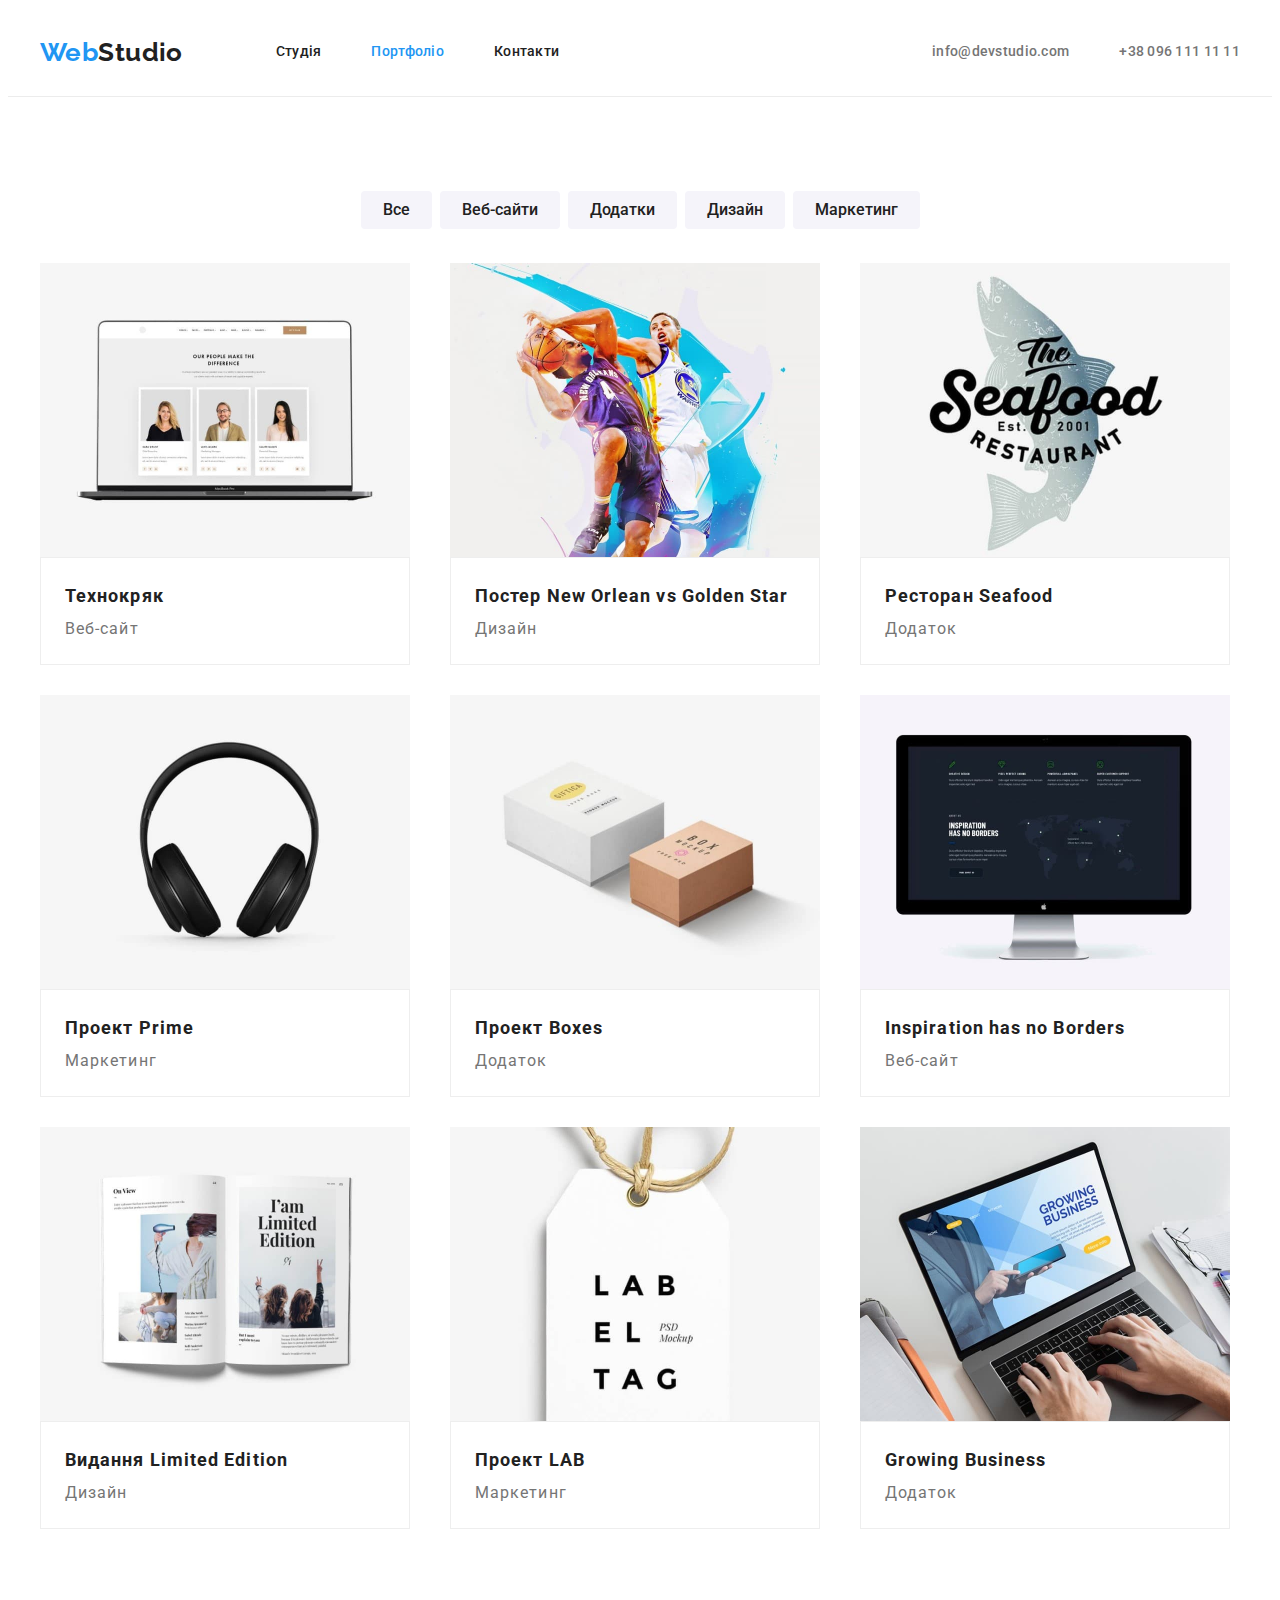
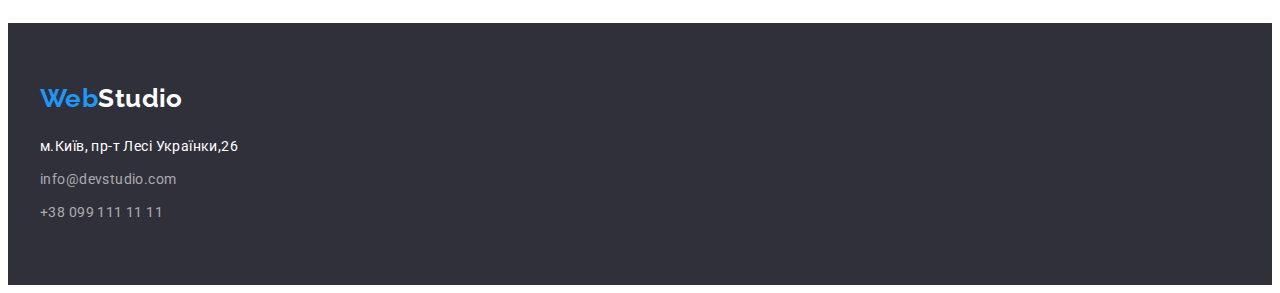
==== portfolio.html @ 305339e4 "ДЗ №3" ====
<!DOCTYPE html>
<html lang="uk">
  <head>
    <meta charset="UTF-8" />
    <meta http-equiv="X-UA-Compatible" content="IE=edge" />
    <meta name="viewport" content="width=device-width, initial-scale=1.0" />
    <title>Портфоліо</title>
    <!--Шрифти початок-->
    <link rel="preconnect" href="https://fonts.googleapis.com" />
    <link rel="preconnect" href="https://fonts.gstatic.com" crossorigin />
    <link
      href="https://fonts.googleapis.com/css2?family=Raleway:wght@700&family=Roboto:wght@400;500;700;900&display=swap"
      rel="stylesheet"
    />
    <!--Шрифти закінчення-->
    <!--modern-normalize-->
    <link
      rel="stylesheet"
      href="https://github.com/sindresorhus/modern-normalize/blob/main/modern-normalize.css"
    />
    <!--styles start-->
    <link rel="stylesheet" href="./css/styles.css" />
    <!--styles end-->
  </head>
  <body>
    <!--Секція хедер-->
    <header class="page-header">
      <div class="container header-container">
        <nav class="header-menu">
          <a class="header-logo link" lang="en" href=""
            >Web<span class="header-logo-studio">Studio</span></a
          >
          <ul class="list header-link-box">
            <li class="header-list-item">
              <a class="header-link link" href="./index.html">Студія</a>
            </li>
            <li class="header-list-item">
              <a class="header-link link current-link" href="">Портфоліо</a>
            </li>
            <li class="header-list-item"><a class="header-link link" href="">Контакти</a></li>
          </ul>
        </nav>

        <ul class="list header-contact-box">
          <li class="header-contact">
            <a class="header-contact link" href="mailto:info@devstudio.com">info@devstudio.com</a>
          </li>
          <li class="header-contact">
            <a class="header-contact link" href="tel:+380961111111">+38 096 111 11 11</a>
          </li>
        </ul>
      </div>
    </header>
    <main>
      <!--Секція Hero-->
      <section class="portfolio-hero">
        <div class="container">
        <h1 hidden  class="visually-hidden">Портфоліо</h1>
        <div class="btn-container">
          <button class="portfolio-button" type="button">Все</button>
          <button class="portfolio-button" type="button">Веб-сайти</button>
          <button class="portfolio-button" type="button">Додатки</button>
          <button class="portfolio-button" type="button">Дизайн</button>
          <button class="portfolio-button" type="button">Маркетинг</button>
        </div>

        <ul class="list portfolio-box">
          <li class="portfolio-box-item">
            <a class="portfolio-list link" href="">
              <img
                src="./images/portfolio/technocrack.jpg"
                alt="Технокряк"
                width="370"
                height="294"
              />
              <div class="portfolio-item-text">
              <h2 class="portfolio-list">Технокряк</h2>
              <p class="portfolio-chapter" lang="en">Веб-сайт</p>
            </div>
            </a>
          </li>
          <li class="portfolio-box-item">
            <a class="portfolio-list link" href="">
              <img
                src="./images/portfolio/poster1.jpg"
                alt="Постер New Orlean vs Golden Star"
                width="370"
                height="294"
              />
              <div class="portfolio-item-text">
              <h2 class="portfolio-list">
                Постер <span lang="en">New Orlean vs Golden Star</span>
              </h2>
              
              <p class="portfolio-chapter">Дизайн</p>
            
            </div>
          </a>
          </li>
          <li class="portfolio-box-item">
            <a class="portfolio-list link" href="">
              <img
                src="./images/portfolio/restaurant.jpg"
                alt="Ресторан Seafood"
                width="370"
                height="294"
              />
              
              <div class="portfolio-item-text">
                <h2 class="portfolio-list">Ресторан <span lang="en">Seafood</span></h2>
              <p class="portfolio-chapter">Додаток</p>
              </div>
            </a>
          </li>
          <li class="portfolio-box-item">
            <a class="portfolio-list link" href="">
              <img
                src="./images/portfolio/project-pryme.jpg"
                alt="ПроектPrime"
                width="370"
                height="294"
              />
              <div class="portfolio-item-text">
              <h2 class="portfolio-list">Проект <span lang="en">Prime</span></h2>
              <p class="portfolio-chapter">Маркетинг</p></a
            >
            </div>
          </li>
          <li class="portfolio-box-item">
            <a class="portfolio-list link" href="">
              <img
                src="./images/portfolio/project-boxes.jpg"
                alt="Проект Boxes"
                width="370"
                height="294"
              />
              <div class="portfolio-item-text">
              <h2 class="portfolio-list">Проект <span lang="en">Boxes</span></h2>
              <p class="portfolio-chapter">Додаток</p></a
            >
            </div>
          </li>
          <li class="portfolio-box-item">
            <a class="portfolio-list link" href="">
              <img
                src="./images/portfolio/ws-inspiration.jpg"
                alt="Inspiration has no Borders"
                width="370"
                height="294"
              />
              <div class="portfolio-item-text">
              <h2 class="portfolio-list" lang="en">Inspiration has no Borders</h2>
              <p class="portfolio-chapter">Веб-сайт</p></a
            >
              </div>
          </li>
          <li class="portfolio-box-item">
            <a class="portfolio-list link" href="">
              <img
                src="./images/portfolio/limited-edition.jpg"
                alt="Видання Limited Edition"
                width="370"
                height="294"
              />
              <div class="portfolio-item-text">
              <h2 class="portfolio-list">Видання <span lang="en">Limited Edition</span></h2>
              <p class="portfolio-chapter">Дизайн</p></a
            >
              </div>
          </li>
          <li class="portfolio-box-item">
            <a class="portfolio-list link" href="">
              <img
                src="./images/portfolio/project-lab.jpg"
                alt="Проект LAB"
                width="370"
                height="294"
              />
              <div class="portfolio-item-text">
              <h2 class="portfolio-list">Проект <span lang="en">LAB</span></h2>
              <p class="portfolio-chapter">Маркетинг</p></a
            >
            </div>
          </li>
          <li class="portfolio-box-item">
            <a class="portfolio-list link" href="">
              <img
                src="./images/portfolio/app-business.jpg"
                alt="Growing Business"
                width="370"
                height="294"
              />
              <div class="portfolio-item-text">
              <h2 class="portfolio-list" lang="en">Growing Business</h2>
              <p class="portfolio-chapter">Додаток</p></a
            >
            </div>
          </li>
        </ul>
      </div>
      </section>
    </main>
    <!-- Секція футер -->
    <footer class="page-footer">
      <div class="container footer-container">
        <a class="footer-logo link" lang="en" href=""
          >Web<span class="footer-logo-studio">Studio </span>
        </a>
        <address class="contact-adress">
          <ul class="list footer-item">
            <li>
              <a
                class="footer-adress link"
                href="https://goo.gl/maps/cs2QQsm9uVFt8RUUA"
                target="_blank"
                rel="noopener noreferrer"
              >
                м.Київ, пр-т Лесі Українки,26
              </a>
            </li>
            <li class="footer-contact-box">
              <a class="footer-contact link" href="mailto:info@devstudio.com">info@devstudio.com</a>
            </li>
            <li class="footer-contact-box">
              <a class="footer-contact link" href="tel:+380991111111">+38 099 111 11 11</a>
            </li>
          </ul>
        </address>
      </div>
    </footer>
  </body>
</html>
---- css/styles.css ----
:root {
  /* fonts */
  --main-font: 'Roboto';
  --secondary-font: 'Raleway';
  /* text colors */
  --accent-txt-color: #2196f3;
  --black-txt-color: #212121;
  --gray-txt-color: #757575;
  --white-txt-color: #ffffff;
  /* bg-colors */
  --background-white-color: #ffffff;
  --background-hero-color: #2f303a;
  --background-main-color: #e5e5e5;
  --background-team-color: #f5f4fa;
  --background-footer-color: #2f303a;
  /* others */
  --button-txt-color: #2196f3;
  --footer-contact-color: rgba(255, 255, 255, 0.6);
  --portfolio-button-color: #f5f4fa;
  --portfolio-box-border: #eeeeee;
  /* grid */
  --items: 3;
  --indent: 30px;
}

body {
  font-family: var(--main-font), sans-serif;
  font-size: 14px;
  line-height: 1.71;
  letter-spacing: 0.03em;
  color: var(--black-txt-color);
  background-color: var(--background-white-color);
}
/* reset */
h1,
h2,
h3,
p,
ul {
  margin: 0;
}
img {
  display: block;
  max-width: 100%;
  height: auto;
}

/* common styles start */
.container {
  width: 1200px;
  padding-left: 15px;
  padding-right: 15px;
  margin-left: auto;
  margin-right: auto;
  outline: none;
}
.header-container {
  display: flex;
  align-items: center;
}
.header-menu {
  display: flex;
  align-items: center;
}
.header-link-box {
  display: inline-flex;
  margin-left: 93px;
  padding: 32px 0;
}
.header-list-item:not(:last-child) {
  margin-right: 50px;
}

.header-link {
  color: var(--black-txt-color);
  font-weight: 500;
  line-height: 1.14;
  letter-spacing: 0.02em;
}
.header-link:hover,
.header-link:focus {
  color: var(--accent-txt-color);
}
.link {
  text-decoration: none;
}
.list {
  list-style: none;
}
.header-contact-box {
  display: inline-flex;
  padding: 32px 0;
  margin-left: auto;

  padding-left: 0;
}
.header-contact:not(:last-child) {
  margin-right: 50px;
}
/* common styles end */

/* Header section */
.page-header {
  display: flex;
  align-items: center;
  color: var(--background-white-color);
  border-bottom: 1px solid #ececec;
}
.header-logo {
  font-family: var(--secondary-font);
  font-weight: 700;
  font-size: 26px;
  line-height: 1.19;
  color: var(--accent-txt-color);
}
.header-logo-studio {
  align-items: center;
  text-align: center;
  color: var(--black-txt-color);
}

.link.current-link {
  color: var(--accent-txt-color);
}
.header-contact {
  font-weight: 500;
  line-height: 1.14;
  letter-spacing: 0.02em;
  color: var(--gray-txt-color);
}

.header-contact:hover,
.header-contact:focus {
  color: var(--accent-txt-color);
}
.hero-section {
  padding: 200px 452px 200px 452px;
  text-align: center;
  background-color: var(--background-hero-color);
}
.main-title {
  margin-right: auto;
  margin-left: auto;
  padding-bottom: 30px;
  max-width: 696px;
  font-weight: 900;
  font-size: 44px;
  line-height: 1.36;

  letter-spacing: 0.06em;
  text-transform: uppercase;
  color: var(--white-txt-color);
}
.main-button {
  min-width: 200px;
  padding: 10px 32px;
  font-weight: 700;
  font-size: 16px;
  line-height: 1.88;
  text-align: center;

  align-items: center;
  text-align: center;
  letter-spacing: 0.06em;
  color: var(--white-txt-color);
  background: var(--button-txt-color);
  border-radius: 4px;
  box-shadow: 0px 4px 4px rgba(0, 0, 0, 0.15);
  font-family: inherit;
}
.main-button:hover,
.main-button:focus {
  color: var(--accent-txt-color);
}
.feature-container {
  display: flex;
  align-items: center;
  justify-content: center;
  padding-top: 94px;
}
.feature {
  font-size: 14px;
  line-height: 1.14;
}
.visually-hidden {
  position: absolute;
  width: 1px;
  height: 1px;
  margin: -1px;
  border: 0;
  padding: 0;
  white-space: nowrap;
  clip-path: inset(100%);
  clip: rect(0 0 0 0);
  overflow: hidden;
}

.feature-list {
  display: flex;

  justify-items: stretch;

  padding-inline-start: 0;
  font-weight: 700;
  font-size: 14px;
  line-height: 1.14;
  text-transform: uppercase;
}

.feature-list-box:not(:last-child) {
  margin-right: 30px;
}

.feature-prop {
  display: inline-flex;
  max-width: 270px;
  font-weight: 400;
  text-transform: none;
  color: var(--gray-txt-color);
}
.feature-item:not(:last-child) {
  margin-right: 30px;
}
/* .wwd {
  background-color: var(--background-main-color);
} */
.wwd {
  padding-top: 94px;
  padding-bottom: 94px;
}
.wwd-title {
  margin-bottom: 50px;
  font-weight: 700;
  font-size: 36px;
  line-height: 1.17;
  text-align: center;
}
.wwd-item {
  display: flex;
}
.wwd-expl:not(:last-child) {
  margin-right: 30px;
}

.section-team {
  background-color: var(--background-team-color);
}
.team-title {
  padding-bottom: 50px;
  padding-top: 94px;
  font-weight: 700;
  font-size: 36px;
  line-height: 1.17;
  text-align: center;
}
.team-box {
  display: flex;
  padding-bottom: 94px;
}
.team-box-item:not(:last-child) {
  margin-right: 30px;
}
.team-box-item {
  background-color: var(--background-white-color);
  box-shadow: 0px 1px 3px rgba(0, 0, 0, 0.12), 0px 1px 1px rgba(0, 0, 0, 0.14),
    0px 2px 1px rgba(0, 0, 0, 0.2);
  border-radius: 0px 0px 4px 4px;
}
.team-list {
  padding: 30px 0 10px;
  text-align: center;
  font-weight: 500;
  font-size: 16px;
  line-height: 1.18;
}
.team-prof {
  padding: 0 0 30px;
  text-align: center;
  font-size: 16px;
  line-height: 1.18;
  color: var(--gray-txt-color);
}
.page-footer {
  background-color: var(--background-footer-color);
}
.footer-container {
  margin-left: auto;
  margin-right: auto;
  padding-top: 60px;
  padding-bottom: 60px;
}

.footer-logo {
  font-family: var(--secondary-font);
  font-weight: 700;
  font-size: 26px;
  line-height: 1.19;
  color: var(--accent-txt-color);
}

.footer-logo-studio {
  color: var(--white-txt-color);
}
.contact-adress {
  display: flex;
}
.footer-item {
  padding-inline-start: 0;
}

.footer-adress {
  display: flex;
  padding: 20px 0 9px;
  font-style: normal;
  color: var(--white-txt-color);
}
.footer-adress:hover,
.footer-adress:focus {
  color: var(--accent-txt-color);
}

.footer-contact {
  font-style: normal;
  color: var(--footer-contact-color);
}
.footer-contact-box:not(:last-child) {
  margin-bottom: 9px;
}
.footer-contact:hover,
.footer-contact:focus {
  color: var(--accent-txt-color);
}
/* портфоліо */
/* .portfolio-hero {
  
} */
.portfolio-button {
  padding: 6px 22px;
  font-style: normal;
  font-weight: 500;
  font-size: 16px;
  line-height: 1.62;
  text-align: center;
  font-family: inherit;
  color: var(--black-txt-color);
  background: var(--portfolio-button-color);
  border-radius: 4px;
  border-style: none;
}
.portfolio-button:not(:last-child) {
  margin-right: 8px;
}
.portfolio-button:hover,
.portfolio-button:focus {
  color: var(--white-txt-color);
  background-color: var(--button-txt-color);
}
.btn-container {
  display: flex;
  justify-content: center;
  margin-top: 94px;
  margin-bottom: 34px;
}

.portfolio-box {
  display: flex;
  flex-wrap: wrap;
  margin: calc(-1 * var(--indent) / 2);
  padding-inline-start: 0;
  padding-bottom: 94px;
}

.portfolio-list {
  font-weight: 700;
  font-size: 18px;
  line-height: 2;
  letter-spacing: 0.06em;
  color: var(--black-txt-color);
}
.portfolio-box-item {
  flex-basis: calc((100% - var(--indent) * var(--items)) / var(--items));
  margin: calc(var(--indent) / 2);
}

.portfolio-item-text {
  box-sizing: border-box;
  max-width: 370px;

  background: var(--background-white-color);
  border: 1px solid var(--portfolio-box-border);
  padding: 20px 24px;
}

.portfolio-chapter {
  font-style: normal;
  font-weight: 400;
  font-size: 16px;
  line-height: 1.88;
  color: var(--gray-txt-color);
}
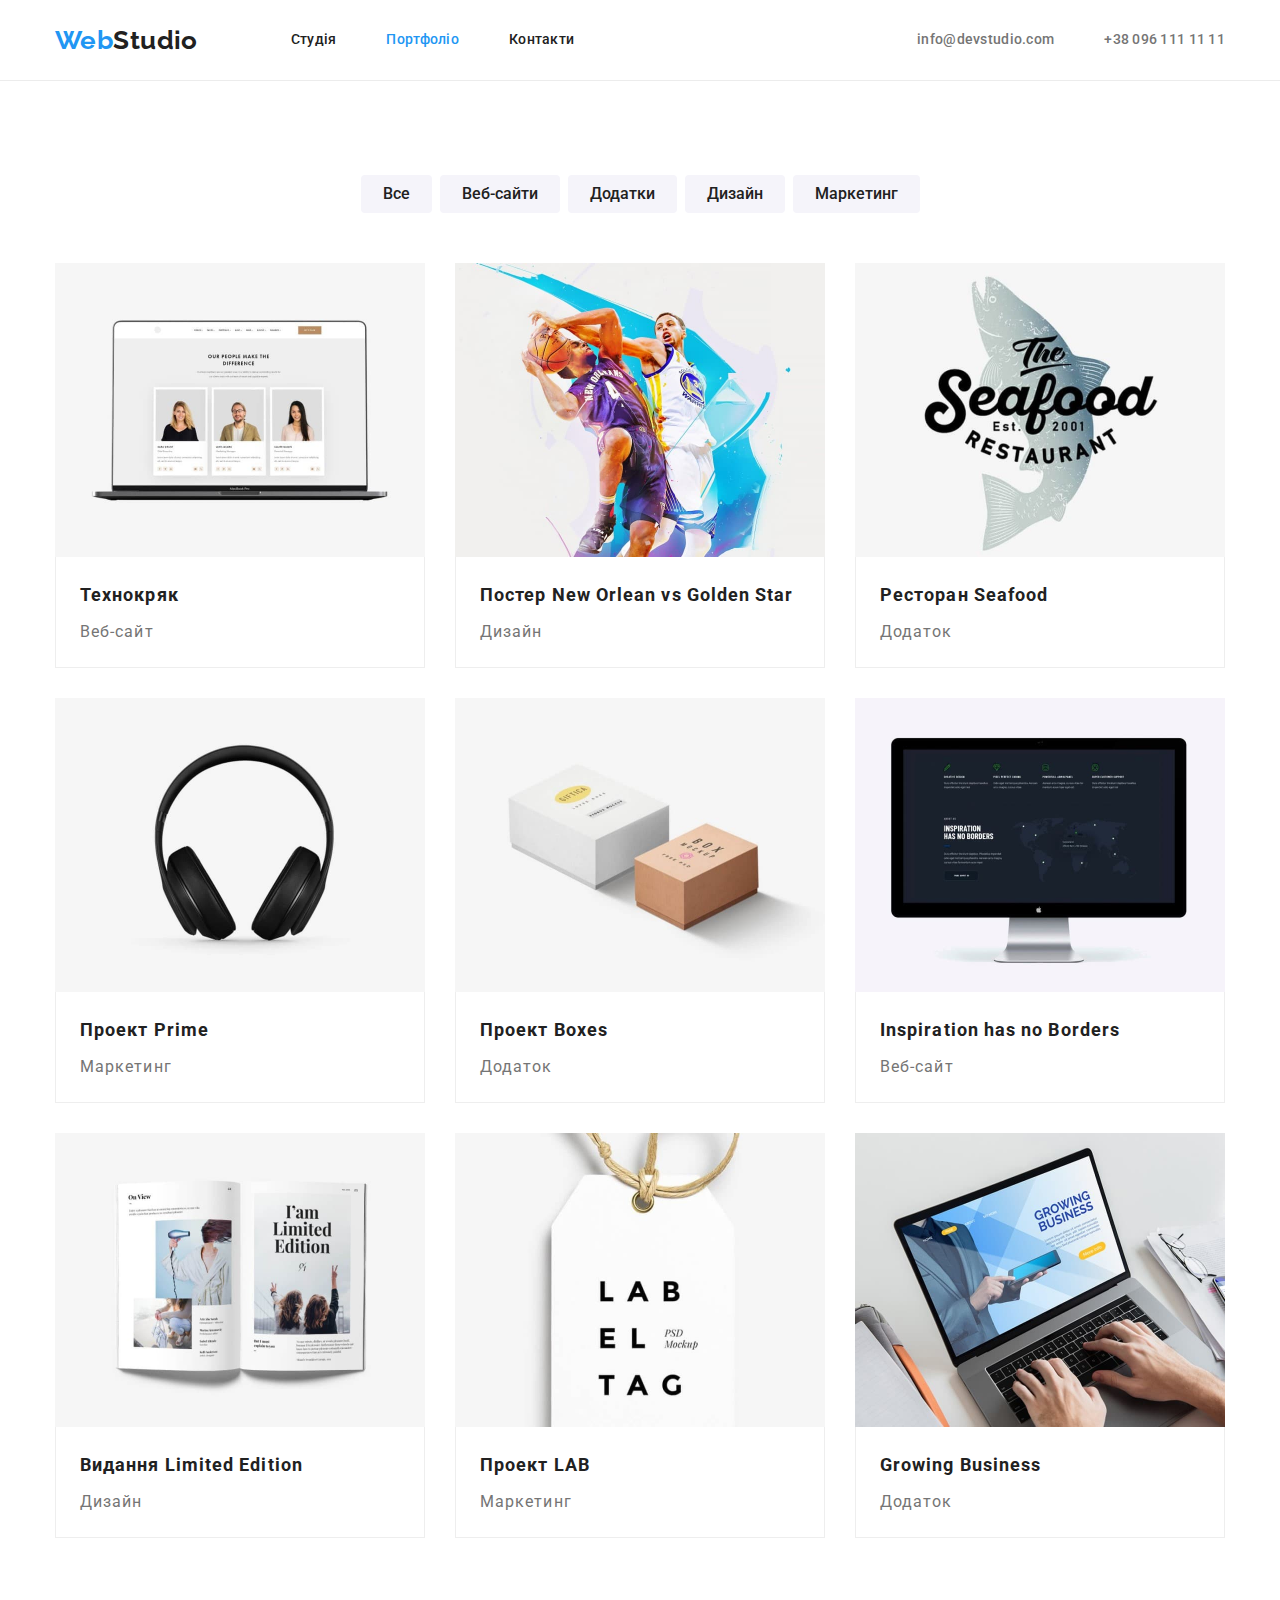
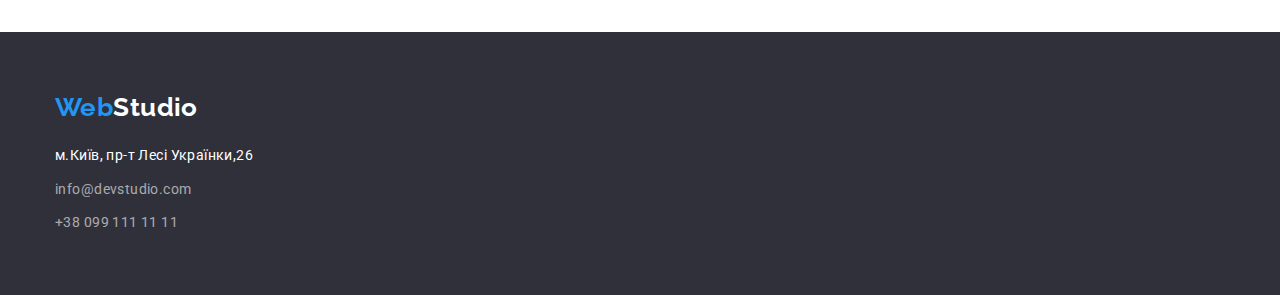
==== commit 3fdcf9ad: "Відкориговано згідно зауважень ментора" ====
--- a/portfolio.html
+++ b/portfolio.html
@@ -14,10 +14,7 @@
     />
     <!--Шрифти закінчення-->
     <!--modern-normalize-->
-    <link
-      rel="stylesheet"
-      href="https://github.com/sindresorhus/modern-normalize/blob/main/modern-normalize.css"
-    />
+    <link rel="stylesheet" href="https://cdn.jsdelivr.net/npm/modern-normalize@1.1.0/modern-normalize.min.css" />
     <!--styles start-->
     <link rel="stylesheet" href="./css/styles.css" />
     <!--styles end-->
--- a/css/styles.css
+++ b/css/styles.css
@@ -65,13 +65,13 @@
 .header-link-box {
   display: inline-flex;
   margin-left: 93px;
-  padding: 32px 0;
 }
 .header-list-item:not(:last-child) {
   margin-right: 50px;
 }
 
 .header-link {
+  padding: 32px 0;
   color: var(--black-txt-color);
   font-weight: 500;
   line-height: 1.14;
@@ -86,12 +86,11 @@
 }
 .list {
   list-style: none;
+  padding: 0;
 }
 .header-contact-box {
   display: inline-flex;
-  padding: 32px 0;
   margin-left: auto;
-
   padding-left: 0;
 }
 .header-contact:not(:last-child) {
@@ -123,6 +122,7 @@
   color: var(--accent-txt-color);
 }
 .header-contact {
+  padding: 32px 0;
   font-weight: 500;
   line-height: 1.14;
   letter-spacing: 0.02em;
@@ -134,19 +134,18 @@
   color: var(--accent-txt-color);
 }
 .hero-section {
-  padding: 200px 452px 200px 452px;
+  padding: 200px 0 200px 0;
   text-align: center;
   background-color: var(--background-hero-color);
 }
 .main-title {
   margin-right: auto;
   margin-left: auto;
-  padding-bottom: 30px;
+  margin-bottom: 30px;
   max-width: 696px;
   font-weight: 900;
   font-size: 44px;
   line-height: 1.36;
-
   letter-spacing: 0.06em;
   text-transform: uppercase;
   color: var(--white-txt-color);
@@ -158,27 +157,27 @@
   font-size: 16px;
   line-height: 1.88;
   text-align: center;
-
   align-items: center;
   text-align: center;
   letter-spacing: 0.06em;
   color: var(--white-txt-color);
   background: var(--button-txt-color);
+  border: none;
   border-radius: 4px;
   box-shadow: 0px 4px 4px rgba(0, 0, 0, 0.15);
   font-family: inherit;
 }
 .main-button:hover,
 .main-button:focus {
-  color: var(--accent-txt-color);
+  color: var(--white-txt-color);
 }
 .feature-container {
   display: flex;
   align-items: center;
   justify-content: center;
-  padding-top: 94px;
 }
 .feature {
+  padding: 94px 0 94px 0;
   font-size: 14px;
   line-height: 1.14;
 }
@@ -197,26 +196,31 @@
 
 .feature-list {
   display: flex;
-
-  justify-items: stretch;
-
-  padding-inline-start: 0;
+  
   font-weight: 700;
   font-size: 14px;
   line-height: 1.14;
   text-transform: uppercase;
 }
 
+.feature-list-item {
+  margin-bottom: 10px;
+}
+
 .feature-list-box:not(:last-child) {
   margin-right: 30px;
 }
 
 .feature-prop {
   display: inline-flex;
-  max-width: 270px;
+
   font-weight: 400;
+  line-height: 1.71;
   text-transform: none;
   color: var(--gray-txt-color);
+}
+.feature-item {
+  width: 270px;
 }
 .feature-item:not(:last-child) {
   margin-right: 30px;
@@ -224,39 +228,41 @@
 /* .wwd {
   background-color: var(--background-main-color);
 } */
-.wwd {
+.about {
+  padding-top: 0;
+  padding-bottom: 94px;
+}
+.about-title {
+  margin-bottom: 50px;
+  font-weight: 700;
+  font-size: 36px;
+  line-height: 1.17;
+  text-align: center;
+}
+.about-item {
+  display: flex;
+  padding: 0;
+}
+.about-example:not(:last-child) {
+  margin-right: 30px;
+}
+
+.section-team {
   padding-top: 94px;
   padding-bottom: 94px;
-}
-.wwd-title {
+  background-color: var(--background-team-color);
+}
+.team-title {
   margin-bottom: 50px;
   font-weight: 700;
   font-size: 36px;
   line-height: 1.17;
   text-align: center;
 }
-.wwd-item {
-  display: flex;
-}
-.wwd-expl:not(:last-child) {
-  margin-right: 30px;
-}
-
-.section-team {
-  background-color: var(--background-team-color);
-}
-.team-title {
-  padding-bottom: 50px;
-  padding-top: 94px;
-  font-weight: 700;
-  font-size: 36px;
-  line-height: 1.17;
-  text-align: center;
-}
 .team-box {
   display: flex;
-  padding-bottom: 94px;
-}
+  }
+
 .team-box-item:not(:last-child) {
   margin-right: 30px;
 }
@@ -267,27 +273,26 @@
   border-radius: 0px 0px 4px 4px;
 }
 .team-list {
-  padding: 30px 0 10px;
+  margin: 30px 0 10px;
   text-align: center;
   font-weight: 500;
   font-size: 16px;
   line-height: 1.18;
 }
 .team-prof {
-  padding: 0 0 30px;
+  margin: 0 0 30px;
   text-align: center;
   font-size: 16px;
   line-height: 1.18;
   color: var(--gray-txt-color);
 }
 .page-footer {
-  background-color: var(--background-footer-color);
-}
-.footer-container {
-  margin-left: auto;
-  margin-right: auto;
   padding-top: 60px;
   padding-bottom: 60px;
+  background-color: var(--background-footer-color);
+}
+.footer-container {
+  margin-right: auto;
 }
 
 .footer-logo {
@@ -304,13 +309,13 @@
 .contact-adress {
   display: flex;
 }
-.footer-item {
-  padding-inline-start: 0;
-}
+/* .footer-item {
+  
+} */
 
 .footer-adress {
   display: flex;
-  padding: 20px 0 9px;
+  margin: 20px 0 10px 0;
   font-style: normal;
   color: var(--white-txt-color);
 }
@@ -331,9 +336,9 @@
   color: var(--accent-txt-color);
 }
 /* портфоліо */
-/* .portfolio-hero {
-  
-} */
+.portfolio-hero {
+  padding: 94px 0 94px 0;
+}
 .portfolio-button {
   padding: 6px 22px;
   font-style: normal;
@@ -358,16 +363,13 @@
 .btn-container {
   display: flex;
   justify-content: center;
-  margin-top: 94px;
-  margin-bottom: 34px;
+  margin-bottom: 50px;
 }
 
 .portfolio-box {
   display: flex;
   flex-wrap: wrap;
   margin: calc(-1 * var(--indent) / 2);
-  padding-inline-start: 0;
-  padding-bottom: 94px;
 }
 
 .portfolio-list {
@@ -375,6 +377,7 @@
   font-size: 18px;
   line-height: 2;
   letter-spacing: 0.06em;
+  margin-bottom: 4px;
   color: var(--black-txt-color);
 }
 .portfolio-box-item {
@@ -385,9 +388,9 @@
 .portfolio-item-text {
   box-sizing: border-box;
   max-width: 370px;
-
   background: var(--background-white-color);
   border: 1px solid var(--portfolio-box-border);
+  border-top: none;
   padding: 20px 24px;
 }
 
